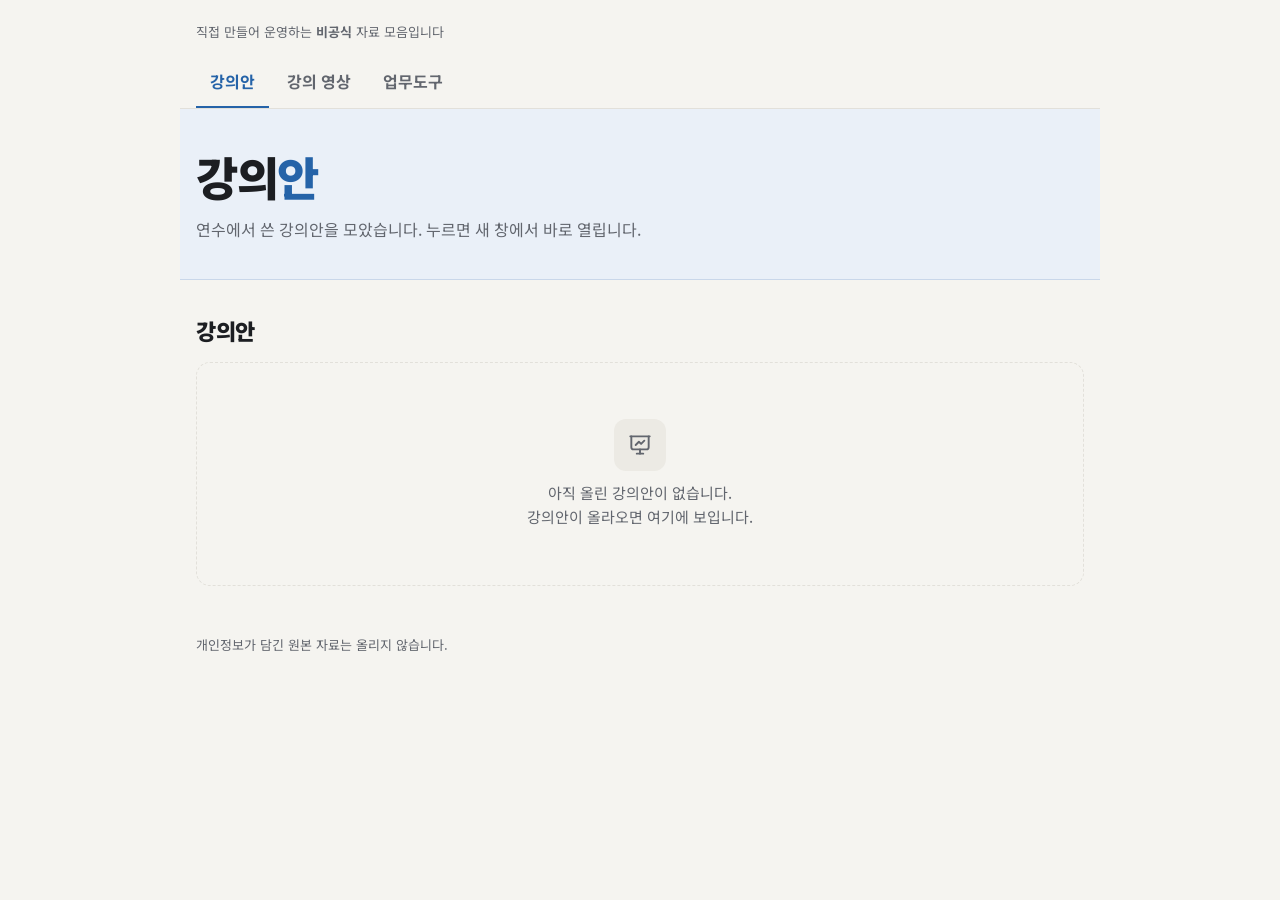
==== index.html @ 0a762c7c "연수 자료실 첫 틀: 강의안 · 강의 영상 · 업무도구 세 페이지(빈 목록) Co-Authored-By: Claude Opus 5.5 <noreply@anthropic.com> C" ====
<!doctype html>
<html lang="ko">
<head>
<meta charset="utf-8">
<meta name="viewport" content="width=device-width,initial-scale=1">
<title>강의안</title>
<meta name="description" content="연수에서 쓴 강의안을 모았습니다. 누르면 새 창에서 바로 열립니다.">
<link rel="preconnect" href="https://fonts.googleapis.com">
<link rel="preconnect" href="https://fonts.gstatic.com" crossorigin>
<link rel="stylesheet" href="https://fonts.googleapis.com/css2?family=Noto+Sans+KR:wght@400;500;700;900&display=swap">
<link rel="stylesheet" href="assets/lec.css">
</head>
<body data-page="deck">
<div class="wrap">
  <div class="top">
    <small>직접 만들어 운영하는 <b>비공식</b> 자료 모음입니다<span id="stamp"></span></small>
    <nav class="tabs" aria-label="사이트">
      <a href="index.html" aria-current="page">강의안</a>
      <a href="videos.html">강의 영상</a>
      <a href="tools.html">업무도구</a>
    </nav>
  </div>

  <section class="hero">
    <h1>강의<em>안</em></h1>
    <p>연수에서 쓴 강의안을 모았습니다. 누르면 새 창에서 바로 열립니다.</p>
  </section>

  <div class="head">
    <h2>강의안<em id="total"></em></h2>
    <small id="summary"></small>
  </div>
  <div class="seg" id="seg" role="group" aria-label="강의 나누기" hidden>
    <button type="button" data-s="" aria-pressed="true">전체<em></em></button>
    <button type="button" data-s="soon" aria-pressed="false">예정<em></em></button>
    <button type="button" data-s="done" aria-pressed="false">완료<em></em></button>
  </div>
  <ul class="list" id="list"></ul>

  <footer>개인정보가 담긴 원본 자료는 올리지 않습니다.</footer>
</div>
<script src="assets/lec.js"></script>
</body>
</html>
---- assets/lec.css ----
/* 강의 · 영상 · 업무도구 세 페이지 공용 */
:root{
  --bg:#F5F4F0; --card:#FFFFFF; --ink:#1C1E22; --soft:#62666E; --line:#E2E0DA; --chip:#ECEAE4;
  --acc:#2563A8; --acc-bg:#EAF0F8; --acc-line:#C9D7EA;
  --soon:#8A5A00; --soon-bg:#FFF4D6; --soon-line:#E9C97A;
  --done:#2E6B3F; --done-bg:#E5F2E8;
  --f:"Noto Sans KR","Apple SD Gothic Neo","Malgun Gothic",sans-serif;
}
*{box-sizing:border-box}
html,body{margin:0;background:var(--bg);color:var(--ink);font-family:var(--f);word-break:keep-all}
a{color:inherit}
.wrap{max-width:920px;margin:0 auto;padding:0 16px 80px}
/* 위 띠: 사이트 안 이동 */
.top{padding:22px 0 0}
.top small{display:block;font-size:13px;color:var(--soft);line-height:1.6}
.tabs{display:flex;gap:4px;margin:14px -16px 0;padding:0 16px;border-bottom:1px solid var(--line);overflow-x:auto;scrollbar-width:none}
.tabs::-webkit-scrollbar{display:none}
.tabs a{flex:none;padding:12px 14px 13px;font-size:16px;font-weight:700;text-decoration:none;color:var(--soft);border-bottom:3px solid transparent;margin-bottom:-1px}
.tabs a[aria-current=page]{color:var(--acc);border-bottom-color:var(--acc)}
.tabs .sep{flex:none;width:1px;margin:14px 6px;background:var(--line)}
/* 머리말 */
.hero{margin:0 -16px;padding:40px 16px 36px;background:var(--acc-bg);border-bottom:1px solid var(--acc-line)}
.hero h1{margin:0;font-size:clamp(30px,6vw,46px);font-weight:900;letter-spacing:-.03em;line-height:1.2}
.hero h1 em{font-style:normal;color:var(--acc)}
.hero p{margin:12px 0 0;font-size:16px;line-height:1.7;color:var(--soft);max-width:56ch}
/* 목록 머리 */
.head{display:flex;flex-wrap:wrap;align-items:baseline;gap:4px 10px;margin:34px 0 0}
.head h2{margin:0;font-size:22px;font-weight:900;letter-spacing:-.02em}
.head h2 em{font-style:normal;color:var(--acc);margin-left:6px}
.head small{font-size:13.5px;color:var(--soft)}
.seg{display:inline-flex;background:var(--chip);border-radius:999px;padding:3px;margin:14px 0 0}
.seg[hidden]{display:none}
.seg button{border:0;background:none;font:500 14px var(--f);padding:7px 14px;border-radius:999px;cursor:pointer;color:var(--soft);min-height:36px}
.seg button em{font-style:normal;margin-left:4px;font-size:12px}
.seg button[aria-pressed=true]{background:var(--card);color:var(--ink);box-shadow:0 1px 2px rgba(0,0,0,.08)}
.list{display:flex;flex-direction:column;gap:14px;margin:16px 0 0;padding:0;list-style:none}
/* 아이콘 칸 */
.ico{display:grid;place-items:center;width:52px;height:52px;border-radius:12px;background:var(--acc-bg);color:var(--acc)}
.ico svg{width:26px;height:26px}
/* 소통방 */
.chat{display:grid;grid-template-columns:auto 1fr auto;gap:16px;align-items:center;padding:20px;border:1px solid var(--acc-line);border-radius:14px;background:var(--acc-bg)}
.chat .ico{background:var(--acc);color:#fff}
.chat b{display:block;font-size:17px}
.chat p{margin:4px 0 0;font-size:14.5px;line-height:1.6;color:var(--soft)}
/* 단추 */
.btn{display:inline-flex;align-items:center;justify-content:center;gap:6px;min-height:44px;padding:0 18px;border-radius:10px;font:700 15px var(--f);text-decoration:none;white-space:nowrap;
  border:1px solid var(--acc);background:var(--acc);color:#fff;cursor:pointer}
.btn.ghost{background:var(--card);color:var(--acc)}
.btn svg{width:18px;height:18px;flex:none}
.btn small{font-weight:500;opacity:.8}
.btn[aria-disabled=true]{border-color:var(--line);background:var(--chip);color:var(--soft);cursor:default}
/* 카드 */
.item{display:grid;grid-template-columns:auto 1fr;gap:16px;padding:20px;border:1px solid var(--line);border-radius:14px;background:var(--card)}
.item.done .ico{background:var(--chip);color:var(--soft)}
.when{display:flex;flex-wrap:wrap;align-items:center;gap:6px 10px;font-size:15px;font-weight:700;font-variant-numeric:tabular-nums}
.badge{display:inline-block;padding:2px 10px;border-radius:999px;font-size:13px;font-weight:700;border:1px solid transparent}
.badge.soon{background:var(--soon-bg);color:var(--soon);border-color:var(--soon-line)}
.badge.today{background:var(--acc);color:#fff}
.badge.done{background:var(--done-bg);color:var(--done)}
.item h3{margin:0;font-size:18px;line-height:1.4;letter-spacing:-.01em}
.when + h3{margin-top:8px}
.item p{margin:4px 0 0;font-size:14.5px;line-height:1.65;color:var(--soft)}
.meta{display:flex;flex-wrap:wrap;gap:4px 14px;margin:8px 0 0;padding:0;list-style:none;font-size:13.5px;color:var(--soft)}
.meta li::before{content:"· ";color:var(--line)}
.meta li:first-child::before{content:""}
.tags{display:flex;flex-wrap:wrap;gap:5px;margin:10px 0 0}
.tags span{font-size:12.5px;padding:2px 9px;border-radius:999px;background:var(--chip);color:var(--soft)}
.acts{display:flex;flex-wrap:wrap;gap:8px;margin:14px 0 0}
/* 영상: 그림 칸을 누르면 그 자리에서 재생 */
.vid{padding:0;overflow:hidden;grid-template-columns:1fr;gap:0}
.vid .body{padding:16px 20px 20px}
.screen{position:relative;display:block;width:100%;aspect-ratio:16/9;border:0;padding:0;background:#15171B;cursor:pointer;color:#fff}
.screen img{width:100%;height:100%;object-fit:cover;display:block}
.screen .play{position:absolute;inset:0;margin:auto;width:68px;height:68px;border-radius:50%;background:rgba(20,22,26,.72);display:grid;place-items:center}
.screen .play svg{width:30px;height:30px;margin-left:4px}
.screen .dur{position:absolute;right:10px;bottom:10px;padding:2px 8px;border-radius:6px;background:rgba(20,22,26,.8);font-size:13px;font-variant-numeric:tabular-nums}
.screen:hover .play,.screen:focus-visible .play{background:var(--acc)}
.screen iframe,.screen video{position:absolute;inset:0;width:100%;height:100%;border:0;background:#000}
.vids{display:grid;grid-template-columns:repeat(auto-fill,minmax(min(100%,400px),1fr));gap:16px}
/* 빈 화면 */
.empty{display:flex;flex-direction:column;align-items:center;gap:10px;padding:56px 16px;border:1px dashed var(--line);border-radius:14px;text-align:center;color:var(--soft);font-size:15px;line-height:1.6;grid-column:1 / -1}
.empty .ico{background:var(--chip);color:var(--soft)}
footer{margin-top:48px;font-size:13px;color:var(--soft);line-height:1.7}
a:focus-visible,button:focus-visible{outline:2px solid var(--acc);outline-offset:2px}
@media (max-width:560px){
  .tabs{gap:0}
  .tabs a{padding:12px 10px 13px;font-size:15px}
  .tabs .sep{margin:14px 4px}
  .chat{grid-template-columns:auto 1fr}
  .chat .btn{grid-column:1 / -1}
  .item{grid-template-columns:1fr;gap:10px}
  .item .ico{width:40px;height:40px;border-radius:10px}
  .item .ico svg{width:22px;height:22px}
  .acts .btn{flex:1 1 auto}
}
@media (prefers-reduced-motion:reduce){*{transition:none!important}}
@media print{.tabs,.seg,.chat{display:none}.hero{background:none}.item{break-inside:avoid}}
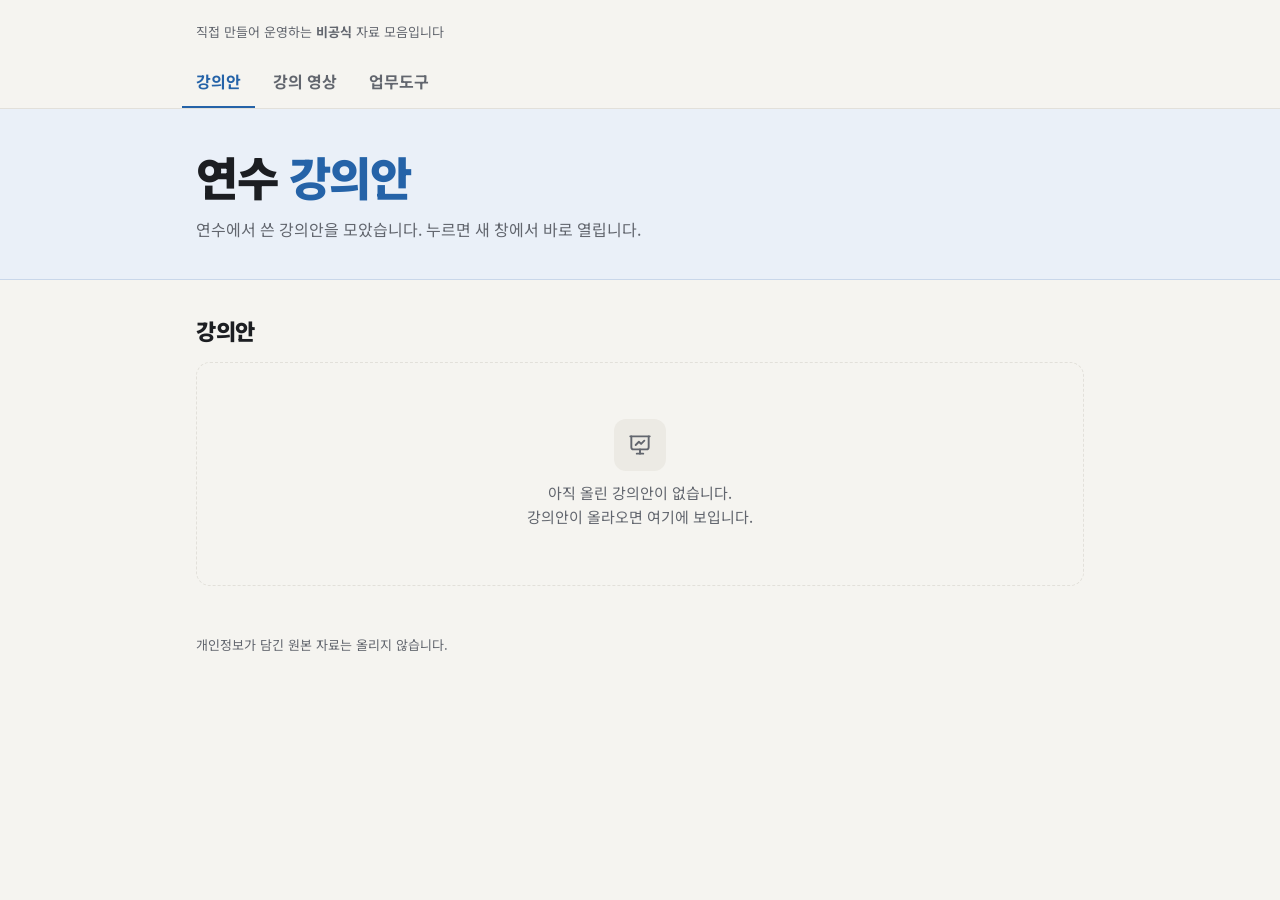
==== commit 5d91609e: "머리 띠를 화면 끝까지 · 제목을 단어 단위로 · 탭 글자 줄 맞춤 - 넓은 화면에서 파란 머리 띠와 탭 밑줄이 본문 폭에서 잘리던 것을 화면 양 끝까지(글은 본문 폭 그대로) -" ====
--- a/index.html
+++ b/index.html
@@ -22,7 +22,7 @@
   </div>
 
   <section class="hero">
-    <h1>강의<em>안</em></h1>
+    <h1>연수 <em>강의안</em></h1>
     <p>연수에서 쓴 강의안을 모았습니다. 누르면 새 창에서 바로 열립니다.</p>
   </section>
 
--- a/assets/lec.css
+++ b/assets/lec.css
@@ -7,19 +7,20 @@
   --f:"Noto Sans KR","Apple SD Gothic Neo","Malgun Gothic",sans-serif;
 }
 *{box-sizing:border-box}
-html,body{margin:0;background:var(--bg);color:var(--ink);font-family:var(--f);word-break:keep-all}
+html,body{margin:0;overflow-x:clip;background:var(--bg);color:var(--ink);font-family:var(--f);word-break:keep-all}
 a{color:inherit}
 .wrap{max-width:920px;margin:0 auto;padding:0 16px 80px}
 /* 위 띠: 사이트 안 이동 */
 .top{padding:22px 0 0}
 .top small{display:block;font-size:13px;color:var(--soft);line-height:1.6}
-.tabs{display:flex;gap:4px;margin:14px -16px 0;padding:0 16px;border-bottom:1px solid var(--line);overflow-x:auto;scrollbar-width:none}
+.tabs{display:flex;gap:4px;margin:14px calc(50% - 50vw) 0;padding:0 calc(50vw - 50%);border-bottom:1px solid var(--line);overflow-x:auto;scrollbar-width:none}
 .tabs::-webkit-scrollbar{display:none}
 .tabs a{flex:none;padding:12px 14px 13px;font-size:16px;font-weight:700;text-decoration:none;color:var(--soft);border-bottom:3px solid transparent;margin-bottom:-1px}
+.tabs a:first-child{margin-left:-14px}
 .tabs a[aria-current=page]{color:var(--acc);border-bottom-color:var(--acc)}
 .tabs .sep{flex:none;width:1px;margin:14px 6px;background:var(--line)}
-/* 머리말 */
-.hero{margin:0 -16px;padding:40px 16px 36px;background:var(--acc-bg);border-bottom:1px solid var(--acc-line)}
+/* 머리말: 띠는 화면 양 끝까지, 글은 본문 폭에 맞춘다 */
+.hero{margin:0 calc(50% - 50vw);padding:40px calc(50vw - 50%) 36px;background:var(--acc-bg);border-bottom:1px solid var(--acc-line)}
 .hero h1{margin:0;font-size:clamp(30px,6vw,46px);font-weight:900;letter-spacing:-.03em;line-height:1.2}
 .hero h1 em{font-style:normal;color:var(--acc)}
 .hero p{margin:12px 0 0;font-size:16px;line-height:1.7;color:var(--soft);max-width:56ch}
@@ -85,6 +86,7 @@
 @media (max-width:560px){
   .tabs{gap:0}
   .tabs a{padding:12px 10px 13px;font-size:15px}
+  .tabs a:first-child{margin-left:-10px}
   .tabs .sep{margin:14px 4px}
   .chat{grid-template-columns:auto 1fr}
   .chat .btn{grid-column:1 / -1}
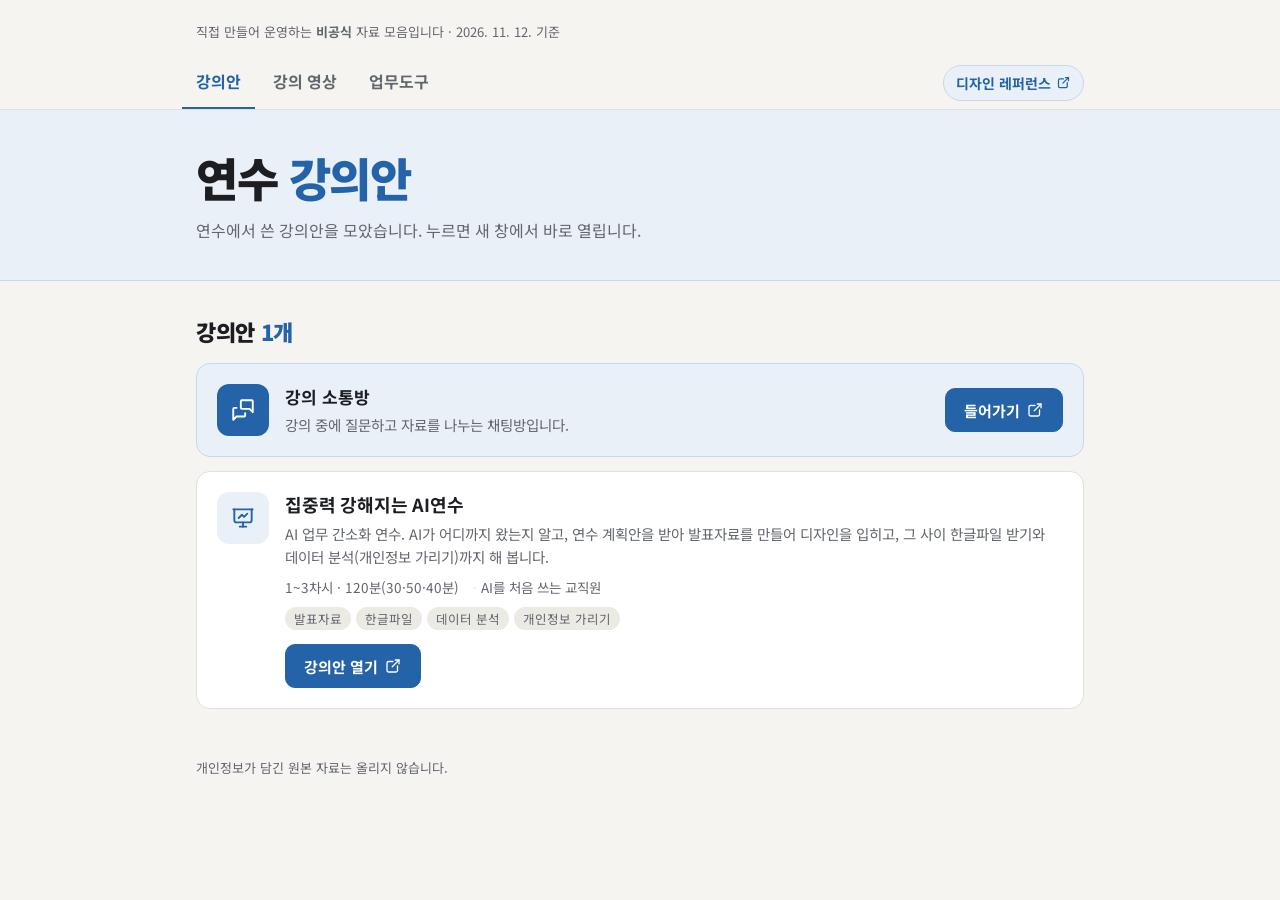
==== commit 3dd756cd: "세 페이지 탭 줄 오른쪽에 '디자인 레퍼런스' 바로가기 단추(새 창) - 360px 화면에서는 아이콘을 빼 탭 줄이 한 화면에 들어가게  Co-Authored-By: Claude " ====
--- a/index.html
+++ b/index.html
@@ -18,6 +18,7 @@
       <a href="index.html" aria-current="page">강의안</a>
       <a href="videos.html">강의 영상</a>
       <a href="tools.html">업무도구</a>
+      <a class="ext" href="https://szxv7704-dot.github.io/design-reference-gallery/" target="_blank" rel="noopener">디자인 레퍼런스<svg viewBox="0 0 24 24" fill="none" stroke="currentColor" stroke-width="2" stroke-linecap="round" stroke-linejoin="round" aria-hidden="true"><path d="M12 6h-6a2 2 0 0 0 -2 2v10a2 2 0 0 0 2 2h10a2 2 0 0 0 2 -2v-6"/><path d="M11 13l9 -9"/><path d="M15 4h5v5"/></svg></a>
     </nav>
   </div>
 
--- a/assets/lec.css
+++ b/assets/lec.css
@@ -18,6 +18,11 @@
 .tabs a{flex:none;padding:12px 14px 13px;font-size:16px;font-weight:700;text-decoration:none;color:var(--soft);border-bottom:3px solid transparent;margin-bottom:-1px}
 .tabs a:first-child{margin-left:-14px}
 .tabs a[aria-current=page]{color:var(--acc);border-bottom-color:var(--acc)}
+/* 바깥 사이트로 가는 단추: 탭 줄 오른쪽 끝, 새 창 */
+.tabs a.ext{margin:8px 0 8px auto;padding:0 12px;display:inline-flex;align-items:center;gap:5px;min-height:36px;align-self:center;
+  border:1px solid var(--acc-line);border-radius:999px;background:var(--acc-bg);color:var(--acc);font-size:14px;border-bottom-width:1px}
+.tabs a.ext:hover{border-color:var(--acc)}
+.tabs a.ext svg{width:15px;height:15px}
 .tabs .sep{flex:none;width:1px;margin:14px 6px;background:var(--line)}
 /* 머리말: 띠는 화면 양 끝까지, 글은 본문 폭에 맞춘다 */
 .hero{margin:0 calc(50% - 50vw);padding:40px calc(50vw - 50%) 36px;background:var(--acc-bg);border-bottom:1px solid var(--acc-line)}
@@ -87,6 +92,7 @@
   .tabs{gap:0}
   .tabs a{padding:12px 10px 13px;font-size:15px}
   .tabs a:first-child{margin-left:-10px}
+  .tabs a.ext{padding:0 10px;font-size:13.5px;margin-left:12px}
   .tabs .sep{margin:14px 4px}
   .chat{grid-template-columns:auto 1fr}
   .chat .btn{grid-column:1 / -1}
@@ -97,3 +103,5 @@
 }
 @media (prefers-reduced-motion:reduce){*{transition:none!important}}
 @media print{.tabs,.seg,.chat{display:none}.hero{background:none}.item{break-inside:avoid}}
+/* 아주 좁은 화면(360px 안팎): 바깥 단추의 아이콘을 빼서 탭 줄이 한 화면에 들어가게 */
+@media (max-width:380px){.tabs a.ext{margin-left:6px;padding:0 9px}.tabs a.ext svg{display:none}}
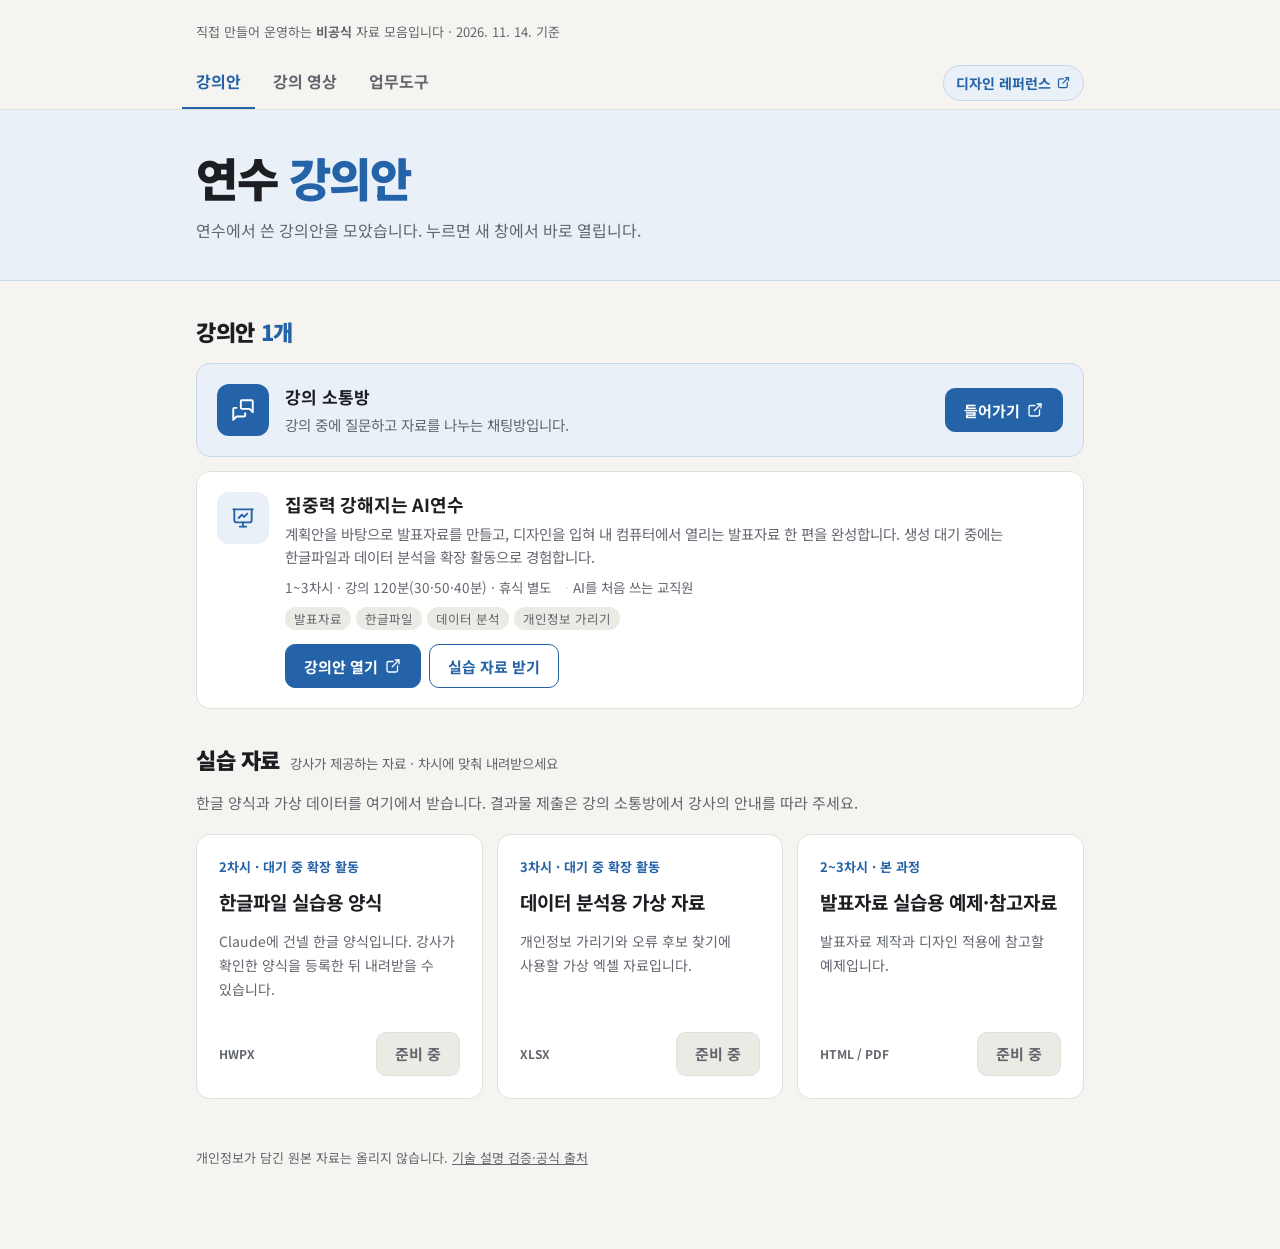
==== commit e28fb87c: "연수 결과물 중심 목표, 실습 자료실과 활동 전환 안내 반영 실습 자료 목록과 준비 중 상태, 8개 전환 장표, 실습별 현재 위치 안내를 추가합니다. 1차시 로그인 지원과 기존 디" ====
--- a/index.html
+++ b/index.html
@@ -38,8 +38,16 @@
   </div>
   <ul class="list" id="list"></ul>
 
-  <footer>개인정보가 담긴 원본 자료는 올리지 않습니다.</footer>
+  <section id="practice" aria-labelledby="practice-title">
+    <div class="head"><h2 id="practice-title">실습 자료</h2><small>강사가 제공하는 자료 · 차시에 맞춰 내려받으세요</small></div>
+    <p class="practice-intro">한글 양식과 가상 데이터를 여기에서 받습니다. 결과물 제출은 강의 소통방에서 강사의 안내를 따라 주세요.</p>
+    <div id="practice-list" class="practice-grid" aria-live="polite"><p>실습 자료 목록을 불러오는 중입니다.</p></div>
+    <noscript>실습 자료 목록을 보려면 JavaScript를 켜 주세요.</noscript>
+  </section>
+
+  <footer>개인정보가 담긴 원본 자료는 올리지 않습니다. <a href="lectures/ai-work-simplify/fact-check.html">기술 설명 검증·공식 출처</a></footer>
 </div>
 <script src="assets/lec.js"></script>
+<script src="assets/practice.js"></script>
 </body>
 </html>
--- a/assets/lec.css
+++ b/assets/lec.css
@@ -105,3 +105,12 @@
 @media print{.tabs,.seg,.chat{display:none}.hero{background:none}.item{break-inside:avoid}}
 /* 아주 좁은 화면(360px 안팎): 바깥 단추의 아이콘을 빼서 탭 줄이 한 화면에 들어가게 */
 @media (max-width:380px){.tabs a.ext{margin-left:6px;padding:0 9px}.tabs a.ext svg{display:none}}
+
+/* 연수생용 실습 자료: 정적 파일 + JSON 목록 */
+#practice{scroll-margin-top:24px}.practice-intro{color:var(--soft);line-height:1.7;font-size:15px}
+.practice-grid{display:grid;grid-template-columns:repeat(3,minmax(0,1fr));gap:14px;margin-top:18px}
+.practice-card{background:white;border:1px solid var(--line);border-radius:14px;padding:22px;display:flex;flex-direction:column;min-width:0}
+.practice-session{font-size:13px;font-weight:700;color:var(--acc);margin:0 0 12px}
+.practice-card h3{font-size:19px;line-height:1.5;margin:0}.practice-desc{font-size:14px;line-height:1.7;color:var(--soft);flex:1}
+.practice-bottom{display:flex;flex-wrap:wrap;align-items:center;justify-content:space-between;gap:10px;margin-top:16px}.practice-format{font-weight:700;font-size:12px;color:var(--soft)}
+@media(max-width:680px){.practice-grid{grid-template-columns:1fr}.practice-card{padding:20px}.practice-desc{margin-bottom:0}}
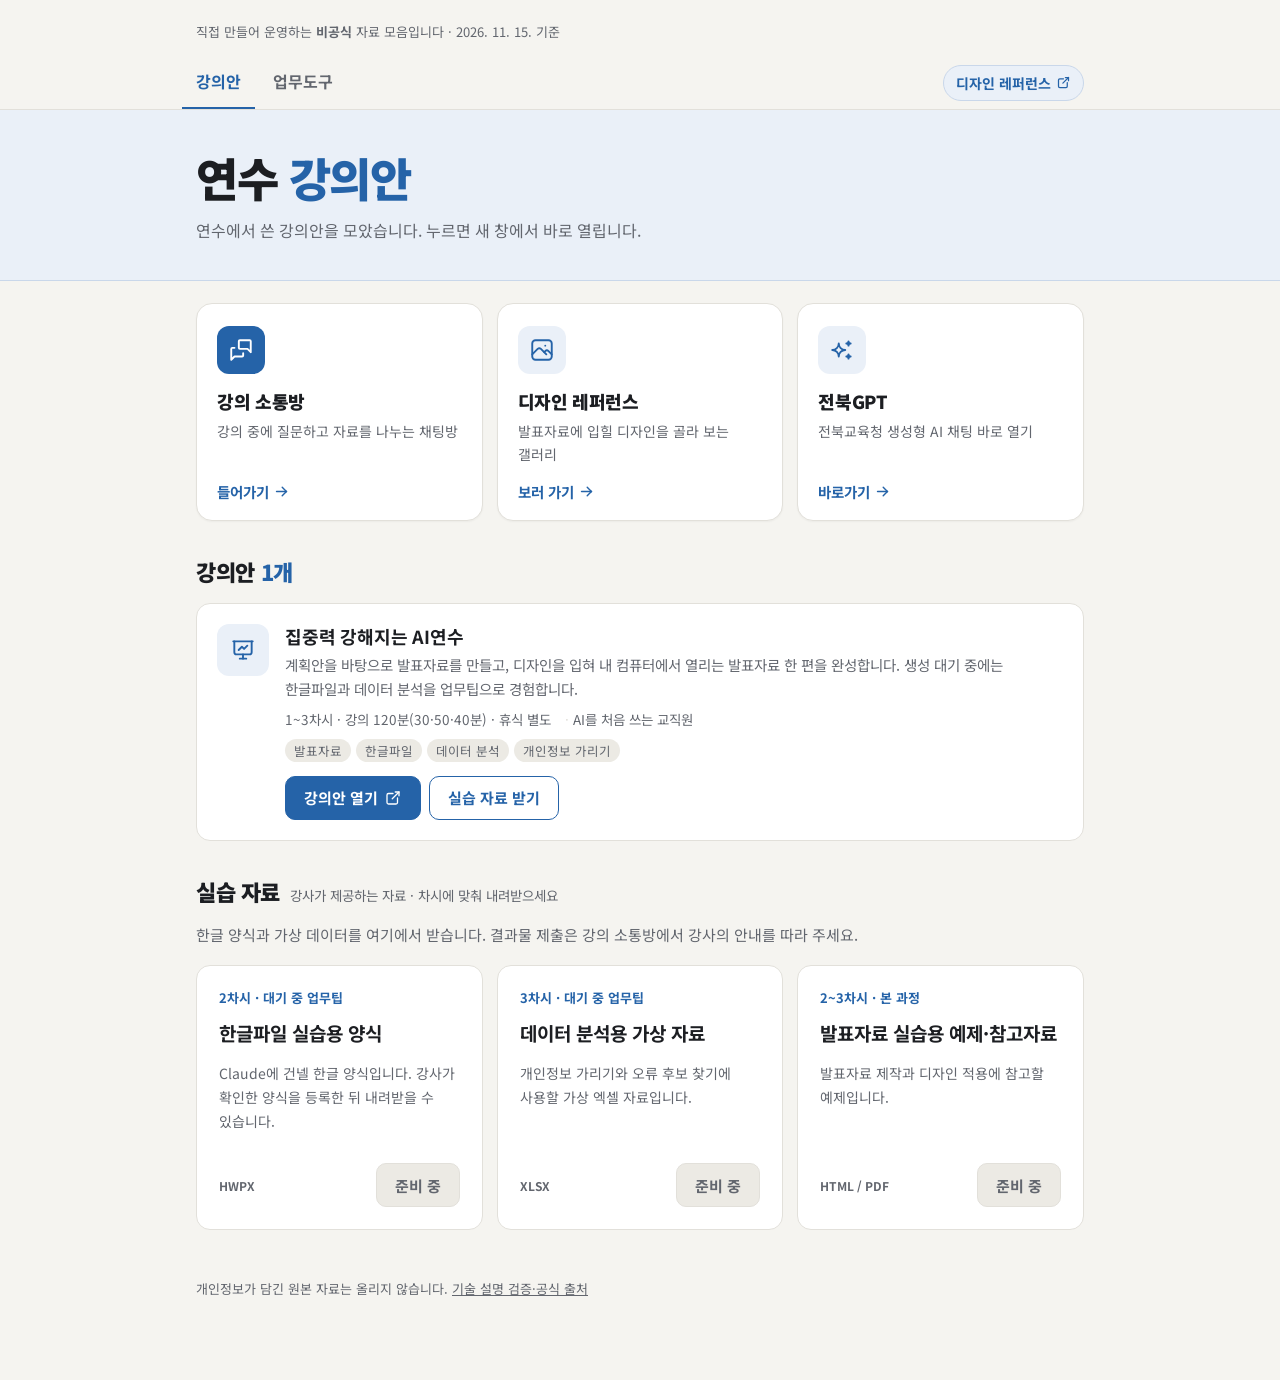
==== commit 06765f44: "메인에 바로가기 카드 배너 추가, 강의 영상 페이지 제거 - 머리말 바로 아래 카드 3장: 강의 소통방 · 디자인 레퍼런스 · 전북GPT - 강의 소통방은 목록 안 띠에서 배너로 " ====
--- a/index.html
+++ b/index.html
@@ -16,7 +16,6 @@
     <small>직접 만들어 운영하는 <b>비공식</b> 자료 모음입니다<span id="stamp"></span></small>
     <nav class="tabs" aria-label="사이트">
       <a href="index.html" aria-current="page">강의안</a>
-      <a href="videos.html">강의 영상</a>
       <a href="tools.html">업무도구</a>
       <a class="ext" href="https://szxv7704-dot.github.io/design-reference-gallery/" target="_blank" rel="noopener">디자인 레퍼런스<svg viewBox="0 0 24 24" fill="none" stroke="currentColor" stroke-width="2" stroke-linecap="round" stroke-linejoin="round" aria-hidden="true"><path d="M12 6h-6a2 2 0 0 0 -2 2v10a2 2 0 0 0 2 2h10a2 2 0 0 0 2 -2v-6"/><path d="M11 13l9 -9"/><path d="M15 4h5v5"/></svg></a>
     </nav>
@@ -26,6 +25,28 @@
     <h1>연수 <em>강의안</em></h1>
     <p>연수에서 쓴 강의안을 모았습니다. 누르면 새 창에서 바로 열립니다.</p>
   </section>
+
+  <!-- 바로가기 배너: 들어오자마자 보이도록 머리말 바로 아래. 주소는 여기서만 고친다 -->
+  <nav class="quick" aria-label="바로가기">
+    <a class="qcard" href="https://jbedu123.lovable.app/" target="_blank" rel="noopener">
+      <span class="qico"><svg viewBox="0 0 24 24" fill="none" stroke="currentColor" stroke-width="1.75" stroke-linecap="round" stroke-linejoin="round" aria-hidden="true"><path d="M21 14l-3 -3h-7a1 1 0 0 1 -1 -1v-6a1 1 0 0 1 1 -1h9a1 1 0 0 1 1 1v10"/><path d="M14 15v2a1 1 0 0 1 -1 1h-7l-3 3v-10a1 1 0 0 1 1 -1h2"/></svg></span>
+      <b>강의 소통방</b>
+      <span class="qdesc">강의 중에 질문하고 자료를 나누는 채팅방</span>
+      <span class="qgo">들어가기 <svg viewBox="0 0 24 24" fill="none" stroke="currentColor" stroke-width="2" stroke-linecap="round" stroke-linejoin="round" aria-hidden="true"><path d="M5 12h14"/><path d="M13 18l6 -6"/><path d="M13 6l6 6"/></svg></span>
+    </a>
+    <a class="qcard" href="https://szxv7704-dot.github.io/design-reference-gallery/" target="_blank" rel="noopener">
+      <span class="qico"><svg viewBox="0 0 24 24" fill="none" stroke="currentColor" stroke-width="1.75" stroke-linecap="round" stroke-linejoin="round" aria-hidden="true"><path d="M15 8h.01"/><path d="M3 6a3 3 0 0 1 3 -3h12a3 3 0 0 1 3 3v12a3 3 0 0 1 -3 3h-12a3 3 0 0 1 -3 -3v-12z"/><path d="M3 16l5 -5c.928 -.893 2.072 -.893 3 0l5 5"/><path d="M14 14l1 -1c.928 -.893 2.072 -.893 3 0l3 3"/></svg></span>
+      <b>디자인 레퍼런스</b>
+      <span class="qdesc">발표자료에 입힐 디자인을 골라 보는 갤러리</span>
+      <span class="qgo">보러 가기 <svg viewBox="0 0 24 24" fill="none" stroke="currentColor" stroke-width="2" stroke-linecap="round" stroke-linejoin="round" aria-hidden="true"><path d="M5 12h14"/><path d="M13 18l6 -6"/><path d="M13 6l6 6"/></svg></span>
+    </a>
+    <a class="qcard" href="https://ai.jbe.go.kr/dashboard/chat/40882" target="_blank" rel="noopener">
+      <span class="qico"><svg viewBox="0 0 24 24" fill="none" stroke="currentColor" stroke-width="1.75" stroke-linecap="round" stroke-linejoin="round" aria-hidden="true"><path d="M16 18a2 2 0 0 1 2 2a2 2 0 0 1 2 -2a2 2 0 0 1 -2 -2a2 2 0 0 1 -2 2zm0 -12a2 2 0 0 1 2 2a2 2 0 0 1 2 -2a2 2 0 0 1 -2 -2a2 2 0 0 1 -2 2zm-7 12a6 6 0 0 1 6 -6a6 6 0 0 1 -6 -6a6 6 0 0 1 -6 6a6 6 0 0 1 6 6z"/></svg></span>
+      <b>전북GPT</b>
+      <span class="qdesc">전북교육청 생성형 AI 채팅 바로 열기</span>
+      <span class="qgo">바로가기 <svg viewBox="0 0 24 24" fill="none" stroke="currentColor" stroke-width="2" stroke-linecap="round" stroke-linejoin="round" aria-hidden="true"><path d="M5 12h14"/><path d="M13 18l6 -6"/><path d="M13 6l6 6"/></svg></span>
+    </a>
+  </nav>
 
   <div class="head">
     <h2>강의안<em id="total"></em></h2>
--- a/assets/lec.css
+++ b/assets/lec.css
@@ -1,4 +1,4 @@
-/* 강의 · 영상 · 업무도구 세 페이지 공용 */
+/* 강의안 · 업무도구 두 페이지 공용 */
 :root{
   --bg:#F5F4F0; --card:#FFFFFF; --ink:#1C1E22; --soft:#62666E; --line:#E2E0DA; --chip:#ECEAE4;
   --acc:#2563A8; --acc-bg:#EAF0F8; --acc-line:#C9D7EA;
@@ -43,11 +43,28 @@
 /* 아이콘 칸 */
 .ico{display:grid;place-items:center;width:52px;height:52px;border-radius:12px;background:var(--acc-bg);color:var(--acc)}
 .ico svg{width:26px;height:26px}
-/* 소통방 */
-.chat{display:grid;grid-template-columns:auto 1fr auto;gap:16px;align-items:center;padding:20px;border:1px solid var(--acc-line);border-radius:14px;background:var(--acc-bg)}
-.chat .ico{background:var(--acc);color:#fff}
-.chat b{display:block;font-size:17px}
-.chat p{margin:4px 0 0;font-size:14.5px;line-height:1.6;color:var(--soft)}
+/* 바로가기 배너: 머리말 바로 아래 카드 세 장. 넓은 화면은 한 줄, 좁은 화면은 가로형 카드로 쌓는다 */
+.quick{display:grid;grid-template-columns:repeat(3,minmax(0,1fr));gap:14px;margin:22px 0 0}
+.qcard{position:relative;display:flex;flex-direction:column;align-items:flex-start;gap:6px;padding:22px 20px 18px;border:1px solid var(--line);border-radius:16px;background:var(--card);
+  text-decoration:none;color:var(--ink);box-shadow:0 1px 2px rgba(0,0,0,.04);transition:border-color .15s,box-shadow .15s,transform .15s}
+.qcard:hover{border-color:var(--acc);box-shadow:0 6px 18px rgba(37,99,168,.12);transform:translateY(-2px)}
+.qico{display:grid;place-items:center;width:48px;height:48px;border-radius:12px;background:var(--acc-bg);color:var(--acc);margin-bottom:8px}
+.qico svg{width:26px;height:26px}
+.qcard:first-child .qico{background:var(--acc);color:#fff}
+.qcard b{font-size:18px;font-weight:900;letter-spacing:-.02em}
+.qdesc{font-size:14px;line-height:1.6;color:var(--soft)}
+.qgo{display:inline-flex;align-items:center;gap:4px;margin-top:auto;padding-top:10px;font-size:14.5px;font-weight:700;color:var(--acc)}
+.qgo svg{width:17px;height:17px;transition:transform .15s}
+.qcard:hover .qgo svg{transform:translateX(3px)}
+@media (max-width:680px){
+  .quick{grid-template-columns:1fr;gap:10px;margin-top:18px}
+  .qcard{display:grid;grid-template-columns:auto 1fr auto;grid-template-rows:auto auto;column-gap:14px;row-gap:2px;align-items:center;padding:14px 16px}
+  .qico{grid-row:1 / 3;width:44px;height:44px;margin:0}
+  .qcard b{font-size:16.5px}
+  .qdesc{grid-column:2;font-size:13.5px;line-height:1.5}
+  .qgo{grid-column:3;grid-row:1 / 3;margin:0;padding:0;font-size:0}
+  .qgo svg{width:20px;height:20px}
+}
 /* 단추 */
 .btn{display:inline-flex;align-items:center;justify-content:center;gap:6px;min-height:44px;padding:0 18px;border-radius:10px;font:700 15px var(--f);text-decoration:none;white-space:nowrap;
   border:1px solid var(--acc);background:var(--acc);color:#fff;cursor:pointer}
@@ -72,17 +89,6 @@
 .tags{display:flex;flex-wrap:wrap;gap:5px;margin:10px 0 0}
 .tags span{font-size:12.5px;padding:2px 9px;border-radius:999px;background:var(--chip);color:var(--soft)}
 .acts{display:flex;flex-wrap:wrap;gap:8px;margin:14px 0 0}
-/* 영상: 그림 칸을 누르면 그 자리에서 재생 */
-.vid{padding:0;overflow:hidden;grid-template-columns:1fr;gap:0}
-.vid .body{padding:16px 20px 20px}
-.screen{position:relative;display:block;width:100%;aspect-ratio:16/9;border:0;padding:0;background:#15171B;cursor:pointer;color:#fff}
-.screen img{width:100%;height:100%;object-fit:cover;display:block}
-.screen .play{position:absolute;inset:0;margin:auto;width:68px;height:68px;border-radius:50%;background:rgba(20,22,26,.72);display:grid;place-items:center}
-.screen .play svg{width:30px;height:30px;margin-left:4px}
-.screen .dur{position:absolute;right:10px;bottom:10px;padding:2px 8px;border-radius:6px;background:rgba(20,22,26,.8);font-size:13px;font-variant-numeric:tabular-nums}
-.screen:hover .play,.screen:focus-visible .play{background:var(--acc)}
-.screen iframe,.screen video{position:absolute;inset:0;width:100%;height:100%;border:0;background:#000}
-.vids{display:grid;grid-template-columns:repeat(auto-fill,minmax(min(100%,400px),1fr));gap:16px}
 /* 빈 화면 */
 .empty{display:flex;flex-direction:column;align-items:center;gap:10px;padding:56px 16px;border:1px dashed var(--line);border-radius:14px;text-align:center;color:var(--soft);font-size:15px;line-height:1.6;grid-column:1 / -1}
 .empty .ico{background:var(--chip);color:var(--soft)}
@@ -94,15 +100,13 @@
   .tabs a:first-child{margin-left:-10px}
   .tabs a.ext{padding:0 10px;font-size:13.5px;margin-left:12px}
   .tabs .sep{margin:14px 4px}
-  .chat{grid-template-columns:auto 1fr}
-  .chat .btn{grid-column:1 / -1}
   .item{grid-template-columns:1fr;gap:10px}
   .item .ico{width:40px;height:40px;border-radius:10px}
   .item .ico svg{width:22px;height:22px}
   .acts .btn{flex:1 1 auto}
 }
 @media (prefers-reduced-motion:reduce){*{transition:none!important}}
-@media print{.tabs,.seg,.chat{display:none}.hero{background:none}.item{break-inside:avoid}}
+@media print{.tabs,.seg,.quick{display:none}.hero{background:none}.item{break-inside:avoid}}
 /* 아주 좁은 화면(360px 안팎): 바깥 단추의 아이콘을 빼서 탭 줄이 한 화면에 들어가게 */
 @media (max-width:380px){.tabs a.ext{margin-left:6px;padding:0 9px}.tabs a.ext svg{display:none}}
 
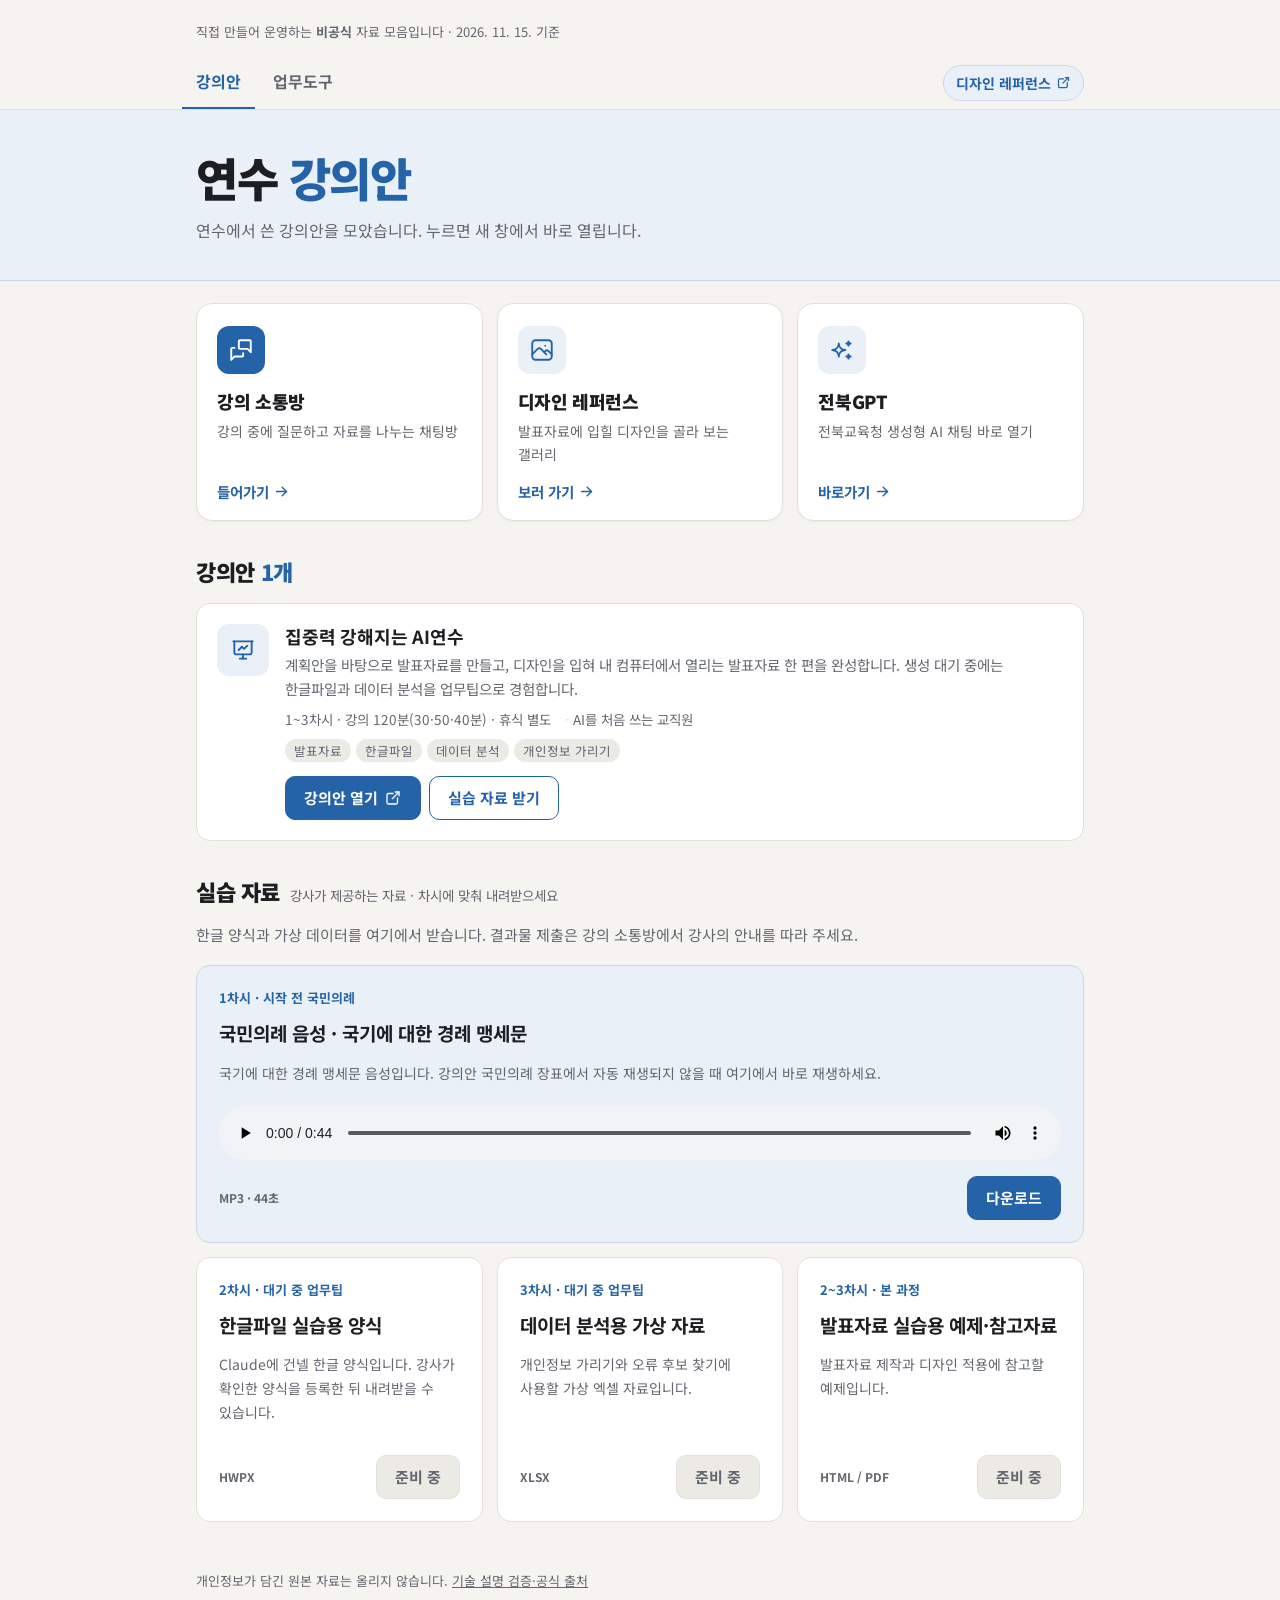
==== commit 8a0c244a: "실습 자료에 국민의례 음성(국기에 대한 경례 맹세문) 추가 - practice/gukmin-uirye-pledge.mp3 추가, data/practice.json 첫 항목으로 등록" ====
--- a/index.html
+++ b/index.html
@@ -8,7 +8,7 @@
 <link rel="preconnect" href="https://fonts.googleapis.com">
 <link rel="preconnect" href="https://fonts.gstatic.com" crossorigin>
 <link rel="stylesheet" href="https://fonts.googleapis.com/css2?family=Noto+Sans+KR:wght@400;500;700;900&display=swap">
-<link rel="stylesheet" href="assets/lec.css">
+<link rel="stylesheet" href="assets/lec.css?v=20261117">
 </head>
 <body data-page="deck">
 <div class="wrap">
@@ -69,6 +69,6 @@
   <footer>개인정보가 담긴 원본 자료는 올리지 않습니다. <a href="lectures/ai-work-simplify/fact-check.html">기술 설명 검증·공식 출처</a></footer>
 </div>
 <script src="assets/lec.js"></script>
-<script src="assets/practice.js"></script>
+<script src="assets/practice.js?v=20261117"></script>
 </body>
 </html>
--- a/assets/lec.css
+++ b/assets/lec.css
@@ -117,4 +117,5 @@
 .practice-session{font-size:13px;font-weight:700;color:var(--acc);margin:0 0 12px}
 .practice-card h3{font-size:19px;line-height:1.5;margin:0}.practice-desc{font-size:14px;line-height:1.7;color:var(--soft);flex:1}
 .practice-bottom{display:flex;flex-wrap:wrap;align-items:center;justify-content:space-between;gap:10px;margin-top:16px}.practice-format{font-weight:700;font-size:12px;color:var(--soft)}
+.practice-audio{grid-column:1/-1;border-color:var(--acc-line);background:var(--acc-bg)}.practice-audio .practice-desc{flex:none}.practice-audio audio{width:100%;margin-top:6px}
 @media(max-width:680px){.practice-grid{grid-template-columns:1fr}.practice-card{padding:20px}.practice-desc{margin-bottom:0}}
